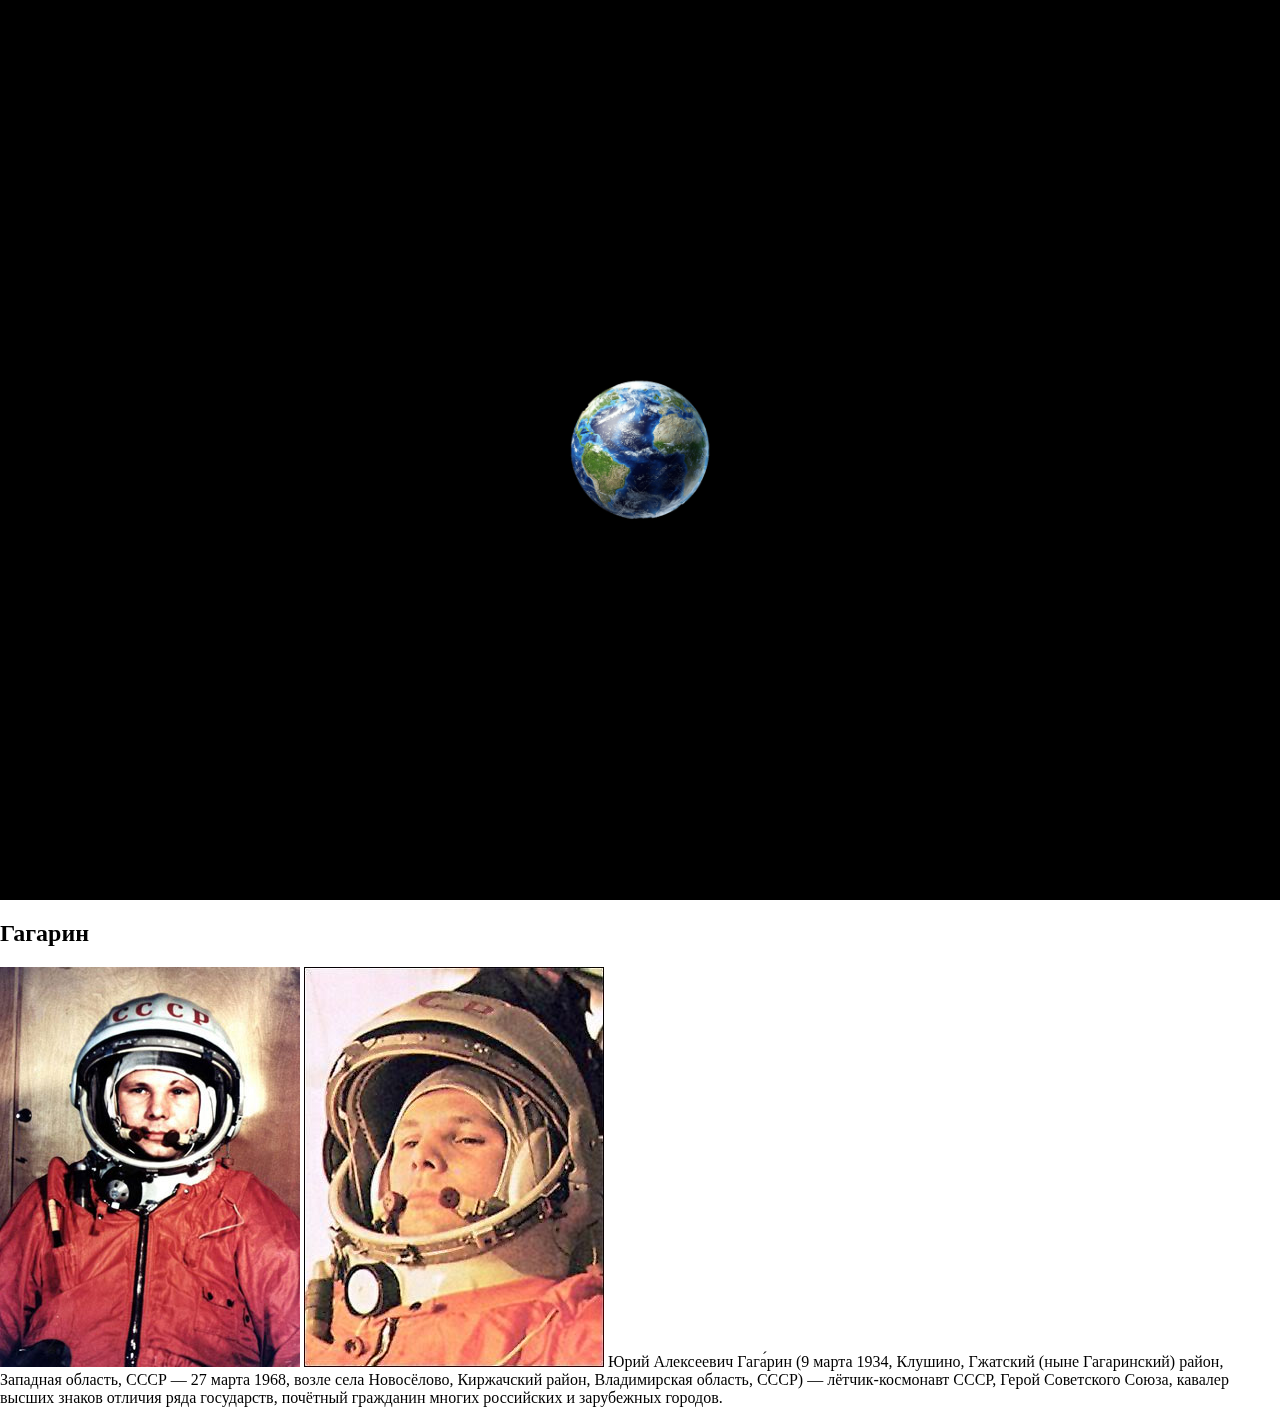
==== index.html @ 5e8e7873 "Add files via upload" ====
<!DOCTYPE html>
<html lang="en">
	<head>
		<meta charset="UTF-8">
		<title>Space</title>
		<link rel="shortcut icon" href="img/logotop.ico">
		<link rel="stylesheet" href="css/index.css">
		<link rel="stylesheet" href="css/preloader.css">		
	</head>
	<body>
		<div id="page-preloader" class="preloader">
			<div class="container">
				<!-- <div class="earth ball_e"></div>
				<div class="moon ball_m"></div> -->
				<img src="img/earth.png" alt="" class="earth">
				<img src="img/moon.png" alt="" class="moon">
			</div>
		</div>
		
		<div div class="parallax-window" data-parallax="scroll" data-image-src="img/bg.jpg">
		  <h1>Заголовок</h1>
		  <small>Подзаголовок или текст</small>
		</div>

		<div class="first">
			<h2>Гагарин</h2>
			<div>
				<img src="img/gagarin1.jpg" alt="">
				<img src="img/gagarin2.jpg" alt="">
				<span>Юрий Алексеевич Гага́рин (9 марта 1934, Клушино, Гжатский (ныне Гагаринский) район, Западная область, СССР — 27 марта 1968, возле села Новосёлово, Киржачский район, Владимирская область, СССР) — лётчик-космонавт СССР, Герой Советского Союза, кавалер высших знаков отличия ряда государств, почётный гражданин многих российских и зарубежных городов.</span>
			</div>
		</div>

		<script>document.write('<script src="http://' + (location.host || 'localhost').split(':')[0] + ':35729/livereload.js?snipver=1"></' + 'script>')</script>		
		<script src="https://ajax.googleapis.com/ajax/libs/jquery/2.2.4/jquery.min.js"></script>
		<script src="js/preloader.js"></script>
		<script src="https://ajax.googleapis.com/ajax/libs/jquery/1.11.0/jquery.min.js"></script>
		<script src="js/parallax.min.js"></script>
	</body>
</html>
---- css/index.css ----
@import url('https://fonts.googleapis.com/css?family=Amatic+SC');
html {
  height: 100%;
}
body {
  margin: 0;
  padding: 0;
 }
.parallax-window {
  box-sizing: border-box;
  min-height: 100vh;
  text-align: center;
  padding-top: 25%;
  width: 100%;
  font-family: 'Amatic SC', cursive;
  color: #fff;
}
.parallax-window h1 {
  margin-top: -100px;
  font-size: 42px;
}
.parallax-window small {
  font-size: 32px;
}
---- css/preloader.css ----
* {
	box-sizing: border-box;
}
.preloader {
	position: fixed;
	left: 0;
	top: 0;
	width: 100%;
	height: 100%;
	background-color: black;
	z-index: 2;
}
.container {
	position: relative;
	left: 50%;
	top: 50%;
	transform: translate(-50%, -50%);
	width: 150px;
	height: auto;
	perspective: 1000px;
}
.earth {
  display: block;
  position: relative;
  width: 150px;
  height: 150px;
  /*padding-top: 150px;*/
  border-radius: 100%;
  /*background: gray;*/
  z-index: 3;
}
.moon {
  display: block;
  position: absolute;
  width: 70px;
  height: 70px;
  /*padding-top: 64px;*/
  border-radius: 100%;
  top: 45px;
  left: 35px;
  /*background: #fff;*/
  z-index: 2;
  -webkit-animation: linear 3s orbita infinite;
}
/*.ball_e {
  background: radial-gradient(circle at 80% 20%, #fff 2%, #fff);
  box-shadow: 70px -90px 90px rgba(0,0,0,.5) inset;
}
.ball_m {
  background: radial-gradient(circle at 80% 20%, #fff 2%, #fff);
  box-shadow: 30px -30px 30px rgba(0,0,0,.6) inset;
}*/
.done{
	opacity: 0;
	visibility: hidden;
}
@-webkit-keyframes orbita {
	0%{width: 40px; height: 40px;}
	24%{z-index: 2;}
	25%{left: 170px; top: 0px; z-index: 4;}
	50%{width: 70px; height: 70px;}
	74%{z-index: 4;}
	75%{top: 140px; left: -40px; z-index: 2;}
	100%{width: 40px; height: 40px;}
}
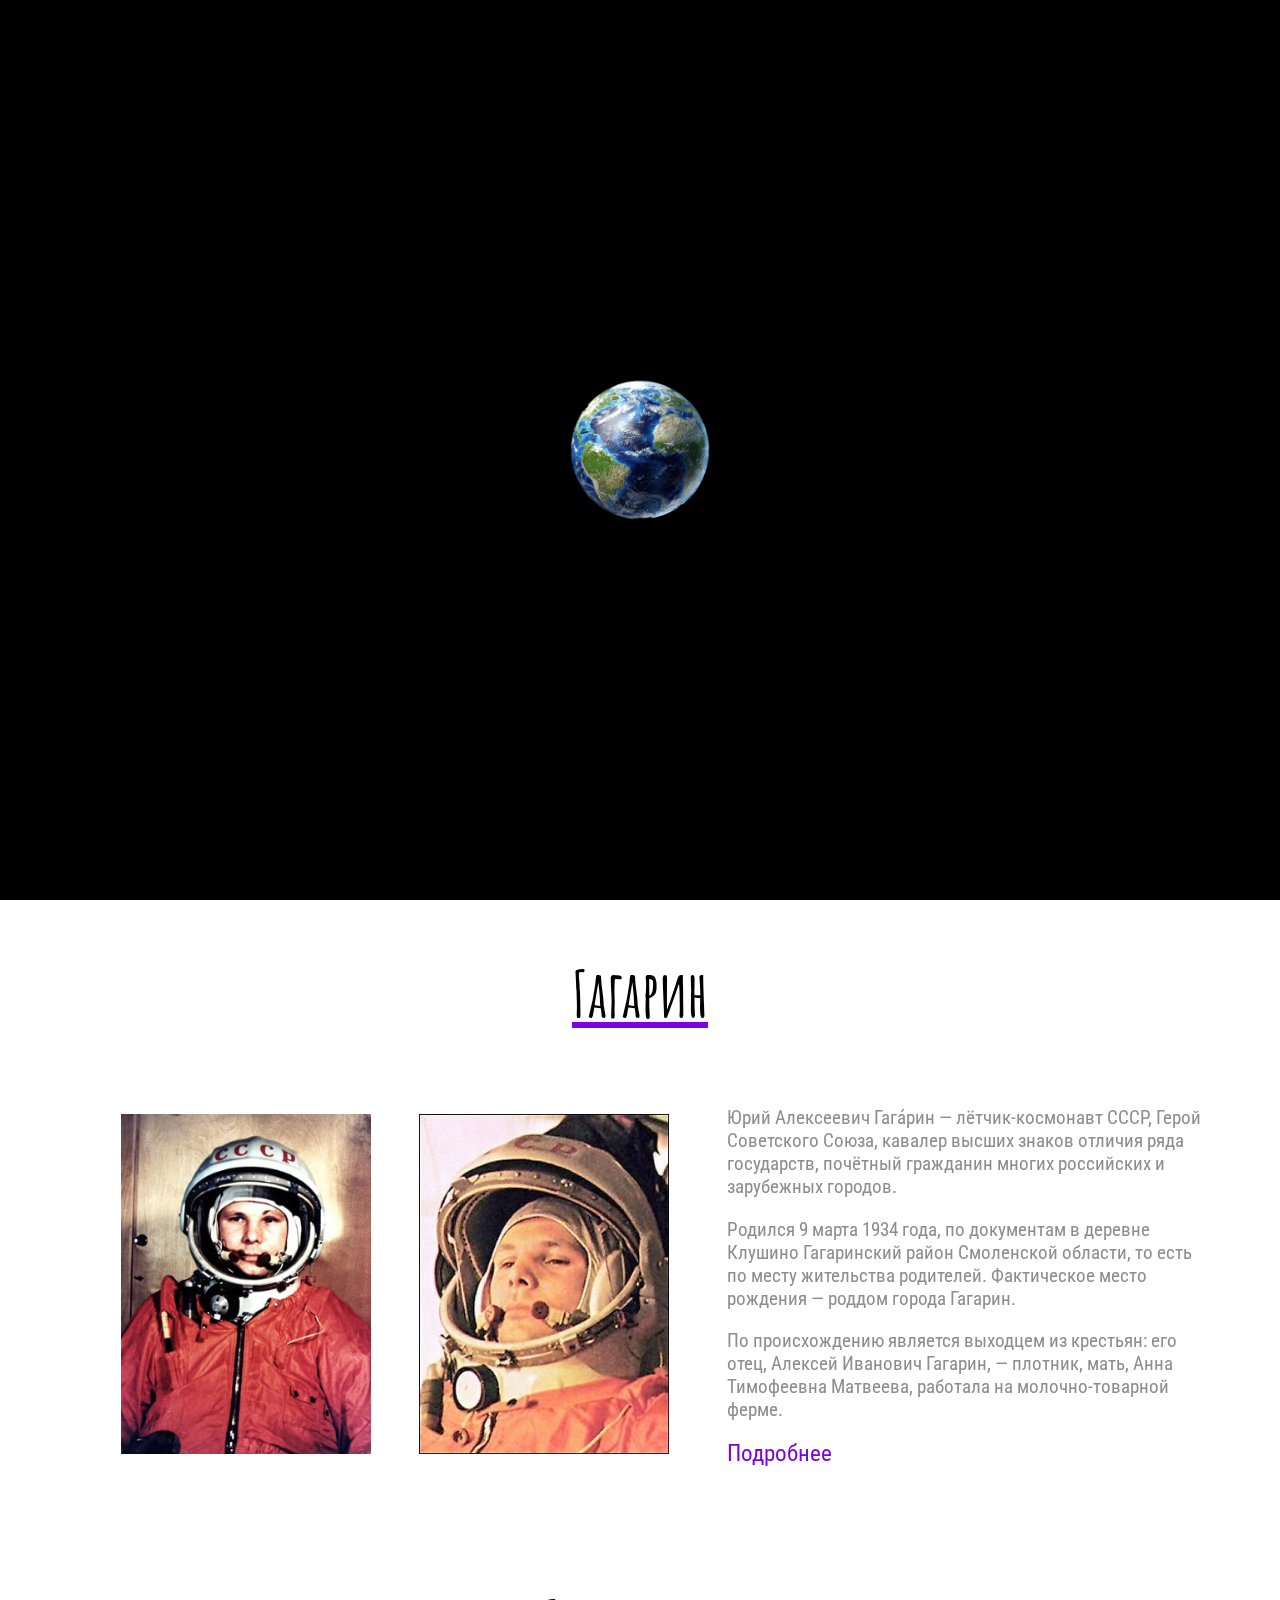
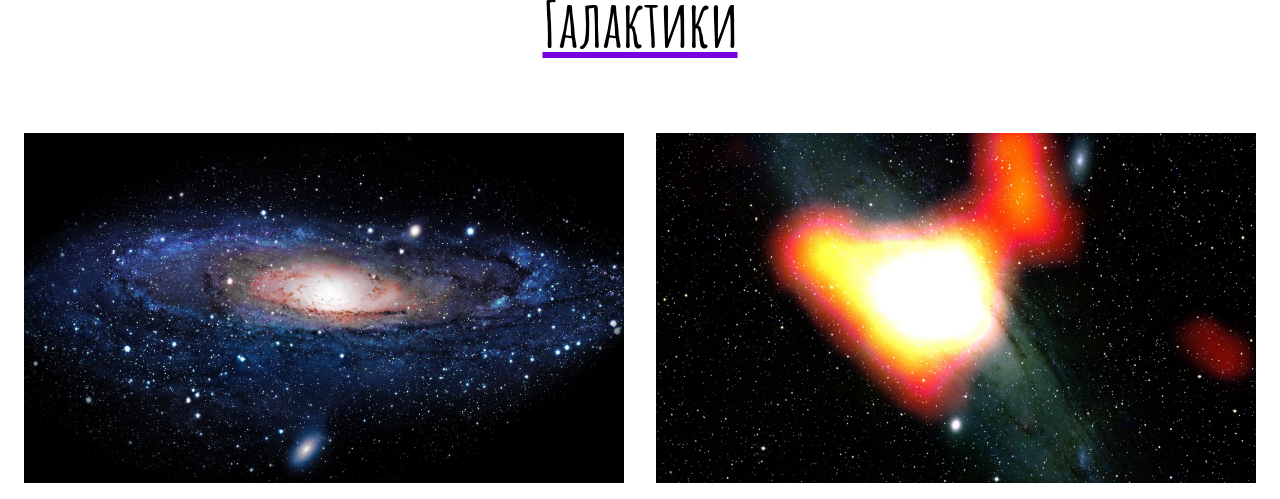
==== commit bb8443a3: "'First_commit'" ====
--- a/index.html
+++ b/index.html
@@ -5,13 +5,12 @@
 		<title>Space</title>
 		<link rel="shortcut icon" href="img/logotop.ico">
 		<link rel="stylesheet" href="css/index.css">
+		<!-- <link rel="stylesheet" href="css/index_media.css"> -->
 		<link rel="stylesheet" href="css/preloader.css">		
 	</head>
 	<body>
 		<div id="page-preloader" class="preloader">
 			<div class="container">
-				<!-- <div class="earth ball_e"></div>
-				<div class="moon ball_m"></div> -->
 				<img src="img/earth.png" alt="" class="earth">
 				<img src="img/moon.png" alt="" class="moon">
 			</div>
@@ -24,15 +23,37 @@
 
 		<div class="first">
 			<h2>Гагарин</h2>
-			<div>
+			<div class="gagarin">
 				<img src="img/gagarin1.jpg" alt="">
 				<img src="img/gagarin2.jpg" alt="">
-				<span>Юрий Алексеевич Гага́рин (9 марта 1934, Клушино, Гжатский (ныне Гагаринский) район, Западная область, СССР — 27 марта 1968, возле села Новосёлово, Киржачский район, Владимирская область, СССР) — лётчик-космонавт СССР, Герой Советского Союза, кавалер высших знаков отличия ряда государств, почётный гражданин многих российских и зарубежных городов.</span>
+				<span>
+					<p>Юрий Алексеевич Гага́рин — лётчик-космонавт СССР, Герой Советского Союза, кавалер высших знаков отличия ряда государств, почётный гражданин многих российских и зарубежных городов.</p>
+					<p>Родился 9 марта 1934 года, по документам в деревне Клушино Гагаринский район Смоленской области, то есть по месту жительства родителей. Фактическое место рождения — роддом города Гагарин.</p>
+					<p> По происхождению является выходцем из крестьян: его отец, Алексей Иванович Гагарин, — плотник, мать, Анна Тимофеевна Матвеева, работала на молочно-товарной ферме.
+					</p>
+					<div class="first-a">
+						<a href="" >Подробнее</a>
+						<div class="a-line"></div>
+					</div>
+				</span>
+			</div>
+		</div>
+		
+		<div class="second">
+			<h2>Галактики</h2>
+			<div class="div-galaxy">
+				<img src="img/milky_way.jpg" alt="" class="milky_way galaxy">
+				<div class="img_block">
+					<a>Млечный путь</a>
+				</div>
+				<img src="img/andromeda.jpg" alt="" class="andromeda galaxy">
+				<div class="img_block">
+					<a>Туманность андромеда</a>
+				</div>
 			</div>
 		</div>
 
-		<script>document.write('<script src="http://' + (location.host || 'localhost').split(':')[0] + ':35729/livereload.js?snipver=1"></' + 'script>')</script>		
-		<script src="https://ajax.googleapis.com/ajax/libs/jquery/2.2.4/jquery.min.js"></script>
+		<script>document.write('<script src="http://' + (location.host || 'localhost').split(':')[0] + ':35729/livereload.js?snipver=1"></' + 'script>')</script>
 		<script src="js/preloader.js"></script>
 		<script src="https://ajax.googleapis.com/ajax/libs/jquery/1.11.0/jquery.min.js"></script>
 		<script src="js/parallax.min.js"></script>
--- a/css/index.css
+++ b/css/index.css
@@ -1,4 +1,5 @@
 @import url('https://fonts.googleapis.com/css?family=Amatic+SC');
+@import url('https://fonts.googleapis.com/css?family=Roboto+Condensed');
 html {
   height: 100%;
 }
@@ -6,6 +7,9 @@
   margin: 0;
   padding: 0;
  }
+
+/*----------Parallax block----------*/
+
 .parallax-window {
   box-sizing: border-box;
   min-height: 100vh;
@@ -17,8 +21,108 @@
 }
 .parallax-window h1 {
   margin-top: -100px;
-  font-size: 42px;
+  font-size: 52px;
+  text-shadow: -1px 0 black, 0 1px black, 1px 0 black, 0 -1px black;
 }
 .parallax-window small {
-  font-size: 32px;
+  font-size: 40px;
+  text-shadow: -1px 0 black, 0 1px black, 1px 0 black, 0 -1px black;
+}
+
+/*----------First block----------*/
+
+.first {
+	margin: 2em auto;
+	max-width: 1480px;
+    min-height: 100%;
+}
+.first h2 {
+	font-family: 'Amatic SC', cursive;
+	font-size: 4em;
+	text-align: center;
+	text-decoration: underline #7B03E0;
+}
+.g-line {
+	background-color: #7B03E0;
+	height: 5px;
+	width: 10em;
+}
+.gagarin {
+	display: flex;
+	justify-content: center;
+	align-items: center;
+	flex-direction: row;
+}
+.gagarin img {
+	width: 250px;
+	height: 340px;
+}
+.gagarin img, .gagarin span {
+	margin: 0em 0em 3em 3em;
+}
+.gagarin span {
+	font-family: 'Roboto Condensed', sans-serif;
+	font-size: 1.2em;
+	font-weight: 400;
+	color: #8d8d8d;
+	width: 25em;
+}
+.first-a a {
+	font-family: 'Roboto Condensed', sans-serif;
+	font-size: 1.2em;
+	font-weight: 400;
+	width: 25em;
+	color: #7B03E0;
+	text-decoration: none;
+}
+.a-line {
+	background-color: #7B03E0;
+	width: 0em;
+	height: 5px;
+	transition: 0.3s linear;
+}
+.first-a:hover .a-line {
+	width: 5.4em;
+}
+
+/*----------Second block----------*/
+
+.second {
+	margin: 2em auto;
+	max-width: 1480px;
+    min-height: 100%;
+}
+.second h2 {
+	font-family: 'Amatic SC', cursive;
+	font-size: 4em;
+	text-align: center;
+	text-decoration: underline #7B03E0;
+}
+.div-galaxy {
+	display: flex;
+	justify-content: center;
+	align-items: center;
+	flex-direction: row;
+	flex-wrap: wrap;
+}
+.galaxy {
+	position: relative;
+	width: 600px;
+	height: 350px;
+	margin: 1em 1em 1em 1em;
+}
+.img_block{
+    position:absolute;
+    left:0;
+    bottom:0;
+    right:0;
+    top:0;
+    background:rgba(255,255,255, 0.7);
+    display:none;
+    color: #fff;
+  	font-size: 52px;
+  	text-shadow: -1px 0 black, 0 1px black, 1px 0 black, 0 -1px black;
+}
+.galaxy:hover .img_block{
+    z-index: 1;
 }--- a/css/index_media.css
+++ b/css/index_media.css
@@ -0,0 +1,22 @@
+@-ms-viewport{
+  width: device-width;
+}
+
+
+@media (min-width: 576px) { 
+	.first h2 {
+		font-size: 4em;
+	}
+}
+
+@media (min-width: 768px) {  
+
+}
+
+@media (min-width: 992px) {  
+
+}
+
+@media (min-width: 1200px) {  
+
+}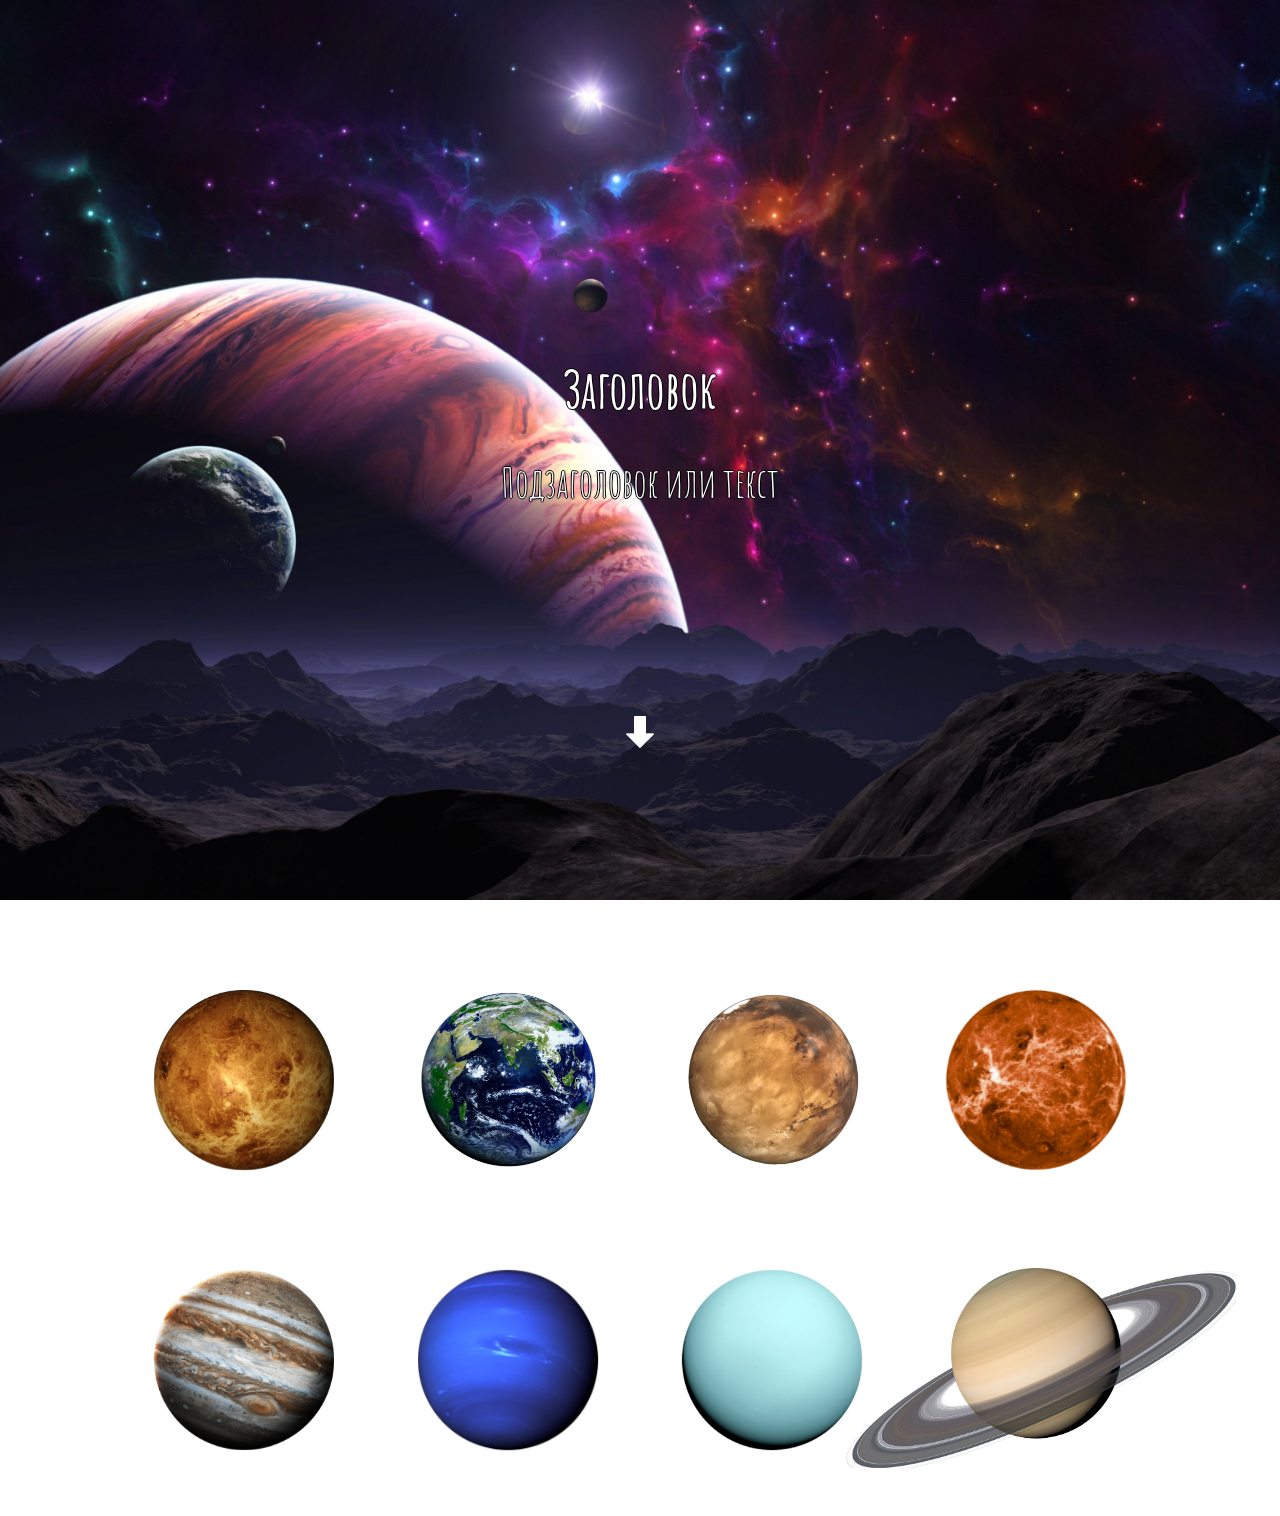
==== commit 3b7b2060: "'Second_commit'" ====
--- a/index.html
+++ b/index.html
@@ -5,23 +5,107 @@
 		<title>Space</title>
 		<link rel="shortcut icon" href="img/logotop.ico">
 		<link rel="stylesheet" href="css/index.css">
-		<!-- <link rel="stylesheet" href="css/index_media.css"> -->
+		<link rel="stylesheet" href="css/index_media.css">
 		<link rel="stylesheet" href="css/preloader.css">		
 	</head>
 	<body>
-		<div id="page-preloader" class="preloader">
+		<!-- <div id="page-preloader" class="preloader">
 			<div class="container">
-				<img src="img/earth.png" alt="" class="earth">
+				<img src="img/pre_earth.png" alt="" class="earth">
 				<img src="img/moon.png" alt="" class="moon">
 			</div>
+		</div> -->
+		
+		<div class="parallax-window" data-parallax="scroll" data-image-src="img/bg.jpg">
+		  <h1>Заголовок</h1>
+		  <small>Подзаголовок или текст</small>
+		  <a href="#first" id="anchoranchor"><img src="img/arrow.png" alt=""></a>
 		</div>
 		
-		<div div class="parallax-window" data-parallax="scroll" data-image-src="img/bg.jpg">
-		  <h1>Заголовок</h1>
-		  <small>Подзаголовок или текст</small>
+		<div class="planets" id="planets">
+			<div>
+				<div class="card">
+					<div class="front">
+						<img src="img/mercury.png" class="plan mercury" alt="">
+					</div>
+					<div class="back">
+						<span>Мерку́рий — ближайшая к Солнцу планета Солнечной системы, наименьшая из планет земной группы. Названа в честь древнеримского бога торговли — быстрого Меркурия, поскольку она движется по небесной сфере быстрее других планет.</span>
+						<a href="" >Подробнее</a>
+					</div>
+				</div>
+				<div class="card">
+					<div class="front">
+						<img src="img/jupiter.png" class="plan jupiter" alt="">
+					</div>
+					<div class="back">
+						<span>Юпи́тер — крупнейшая планета Солнечной системы, пятая по удалённости от Солнца. Наряду с Сатурном, Ураном и Нептуном, Юпитер классифицируется как газовый гигант.</span>
+						<a href="" >Подробнее</a>
+					</div>
+				</div>
+			</div>							
+			<div>
+				<div class="card">
+					<div class="front">
+						<img src="img/earth.png" class="plan jupiter" alt="">
+					</div>
+					<div class="back">
+						<span>Земля́ — третья по удалённости от Солнца планета Солнечной системы. Самая плотная, пятая по диаметру и массе среди всех планет и крупнейшая среди планет земной группы, в которую входят также Меркурий, Венера и Марс.</span>
+						<a href="" >Подробнее</a>
+					</div>
+				</div>
+				<div class="card">
+					<div class="front">
+						<img src="img/neptune.png" class="plan jupiter" alt="">
+					</div>
+					<div class="back">
+						<span>Непту́н — восьмая и самая дальняя от Земли планета Солнечной системы. Нептун также является четвёртой по диаметру и третьей по массе планетой. Масса Нептуна в 17,2 раза, а диаметр экватора в 3,9 раза больше земных. Планета была названа в честь римского бога морей.</span>
+						<a href="" >Подробнее</a>
+					</div>
+				</div>
+			</div>		
+			<div>
+				<div class="card">
+					<div class="front">
+						<img src="img/mars.png" class="plan jupiter" alt="">
+					</div>
+					<div class="back">
+						<span>Марс — четвёртая по удалённости от Солнца и седьмая по размерам планета Солнечной системы; масса планеты составляет 10,7 % массы Земли. Названа в честь Марса — древнеримского бога войны, соответствующего древнегреческому Аресу.</span>
+						<a href="" >Подробнее</a>
+					</div>
+				</div>
+				<div class="card">
+					<div class="front">
+						<img src="img/uranus.png" class="plan jupiter" alt="">
+					</div>
+					<div class="back">
+						<span>Ура́н — планета Солнечной системы, седьмая по удалённости от Солнца, третья по диаметру и четвёртая по массе. Была открыта в 1781 году английским астрономом Уильямом Гершелем и названа в честь греческого бога неба Урана.</span>
+						<a href="" >Подробнее</a>
+					</div>
+				</div>	
+			</div>
+			<div>
+				<div class="card">
+					<div class="front">
+						<img src="img/venus.png" class="plan jupiter" alt="">
+					</div>
+					<div class="back">
+						<span>Вене́ра — вторая по удалённости от Солнца планета Солнечной системы, наряду с Меркурием, Землёй и Марсом принадлежащая к семейству планет земной группы. Названа в честь древнеримской богини любви Венеры.</span>
+						<a href="" >Подробнее</a>
+					</div>
+				</div>
+				<div class="card">
+					<div class="front">
+						<img src="img/saturn.png" class="saturn" alt="">
+					</div>
+					<div class="back">
+						<span>Сату́рн — шестая планета от Солнца и вторая по размерам планета в Солнечной системе после Юпитера. Сатурн, а также Юпитер, Уран и Нептун, классифицируются как газовые гиганты. Сатурн назван в честь римского бога земледелия.</span>
+						<a href="" >Подробнее</a>
+					</div>
+				</div>
+			</div>
 		</div>
 
-		<div class="first">
+		<!-- <div id="first" class="first">
 			<h2>Гагарин</h2>
 			<div class="gagarin">
 				<img src="img/gagarin1.jpg" alt="">
@@ -51,11 +135,12 @@
 					<a>Туманность андромеда</a>
 				</div>
 			</div>
-		</div>
+		</div> -->
 
 		<script>document.write('<script src="http://' + (location.host || 'localhost').split(':')[0] + ':35729/livereload.js?snipver=1"></' + 'script>')</script>
 		<script src="js/preloader.js"></script>
 		<script src="https://ajax.googleapis.com/ajax/libs/jquery/1.11.0/jquery.min.js"></script>
 		<script src="js/parallax.min.js"></script>
+		<script src="js/index.js"></script>
 	</body>
 </html>--- a/css/index.css
+++ b/css/index.css
@@ -13,14 +13,18 @@
 .parallax-window {
   box-sizing: border-box;
   min-height: 100vh;
-  text-align: center;
-  padding-top: 25%;
+  /*text-align: center;
+  padding-top: 25%;*/
   width: 100%;
   font-family: 'Amatic SC', cursive;
   color: #fff;
+  display: flex;
+  justify-content: center;
+  align-items: center;
+  flex-direction: column;
 }
 .parallax-window h1 {
-  margin-top: -100px;
+  margin-top: 4em;
   font-size: 52px;
   text-shadow: -1px 0 black, 0 1px black, 1px 0 black, 0 -1px black;
 }
@@ -28,10 +32,14 @@
   font-size: 40px;
   text-shadow: -1px 0 black, 0 1px black, 1px 0 black, 0 -1px black;
 }
+.parallax-window img {
+	margin-top: 13em;
+	filter: invert(100%);
+}
 
 /*----------First block----------*/
 
-.first {
+/*.first {
 	margin: 2em auto;
 	max-width: 1480px;
     min-height: 100%;
@@ -83,11 +91,11 @@
 }
 .first-a:hover .a-line {
 	width: 5.4em;
-}
+}/*
 
 /*----------Second block----------*/
 
-.second {
+/*.second {
 	margin: 2em auto;
 	max-width: 1480px;
     min-height: 100%;
@@ -125,4 +133,71 @@
 }
 .galaxy:hover .img_block{
     z-index: 1;
-}+}*/
+.planets {
+	max-width: 1480px;
+    min-height: 100%;
+    margin-top: 3.5em; 
+    margin-bottom: 3em;
+    display: flex;
+    justify-content: center;
+    align-items: center;
+    flex-direction: row;
+    flex-wrap: wrap;
+}
+.planets div {
+	display: flex;
+	flex-direction: column;
+}
+.plan {
+	width: 180px;
+	margin: 2em;
+	margin-bottom: 3em;
+}
+.saturn {
+	width: 400px;
+	height: 200px;
+	margin: 2em;
+}
+.venus {
+	position: relative;
+	left: 2em;
+}
+.card {
+	margin: 2em;
+	margin-bottom: 3em;
+	width: 200px;
+	height: 200px;
+	position: relative;
+	display: flex;
+	justify-content: center;
+	align-items: center;
+}
+.card div {
+	position: absolute;
+	width: 100%;
+	height: 100%;
+	top: 0;
+	left: 0;
+	display: flex;
+	justify-content: center;
+	align-items: center;
+	transition: 1s;
+	backface-visibility: hidden;
+}
+.back {
+	background-color: #888;
+	border-radius: 5px;
+	transform: rotateY(180deg);
+}
+.back a {
+	color: #7B03E0;
+	text-decoration: none;
+	font-weight: 400;
+}
+.card:hover .front {
+	transform: rotateY(180deg);
+}
+.card:hover .back {
+	transform: rotateY(360deg);
+}
--- a/css/index_media.css
+++ b/css/index_media.css
@@ -5,7 +5,27 @@
 
 @media (min-width: 576px) { 
 	.first h2 {
-		font-size: 4em;
+		font-size: 6em;
+	}
+	.gagarin {
+		flex-direction: column;
+	}
+	.gagarin img {
+	width: 550px;
+	height: 700px;
+	}
+	.gagarin span {
+		width: 50em;
+	}
+	.first-a:hover .a-line {
+	width: 10.2em;
+	}
+	.second h2 {
+		font-size: 6em;
+	}
+	.galaxy {
+		width: 900px;
+		height: 500px;
 	}
 }
 
--- a/css/preloader.css
+++ b/css/preloader.css
@@ -40,7 +40,7 @@
   left: 35px;
   /*background: #fff;*/
   z-index: 2;
-  -webkit-animation: linear 3s orbita infinite;
+  -webkit-animation: linear 2s orbita infinite;
 }
 /*.ball_e {
   background: radial-gradient(circle at 80% 20%, #fff 2%, #fff);
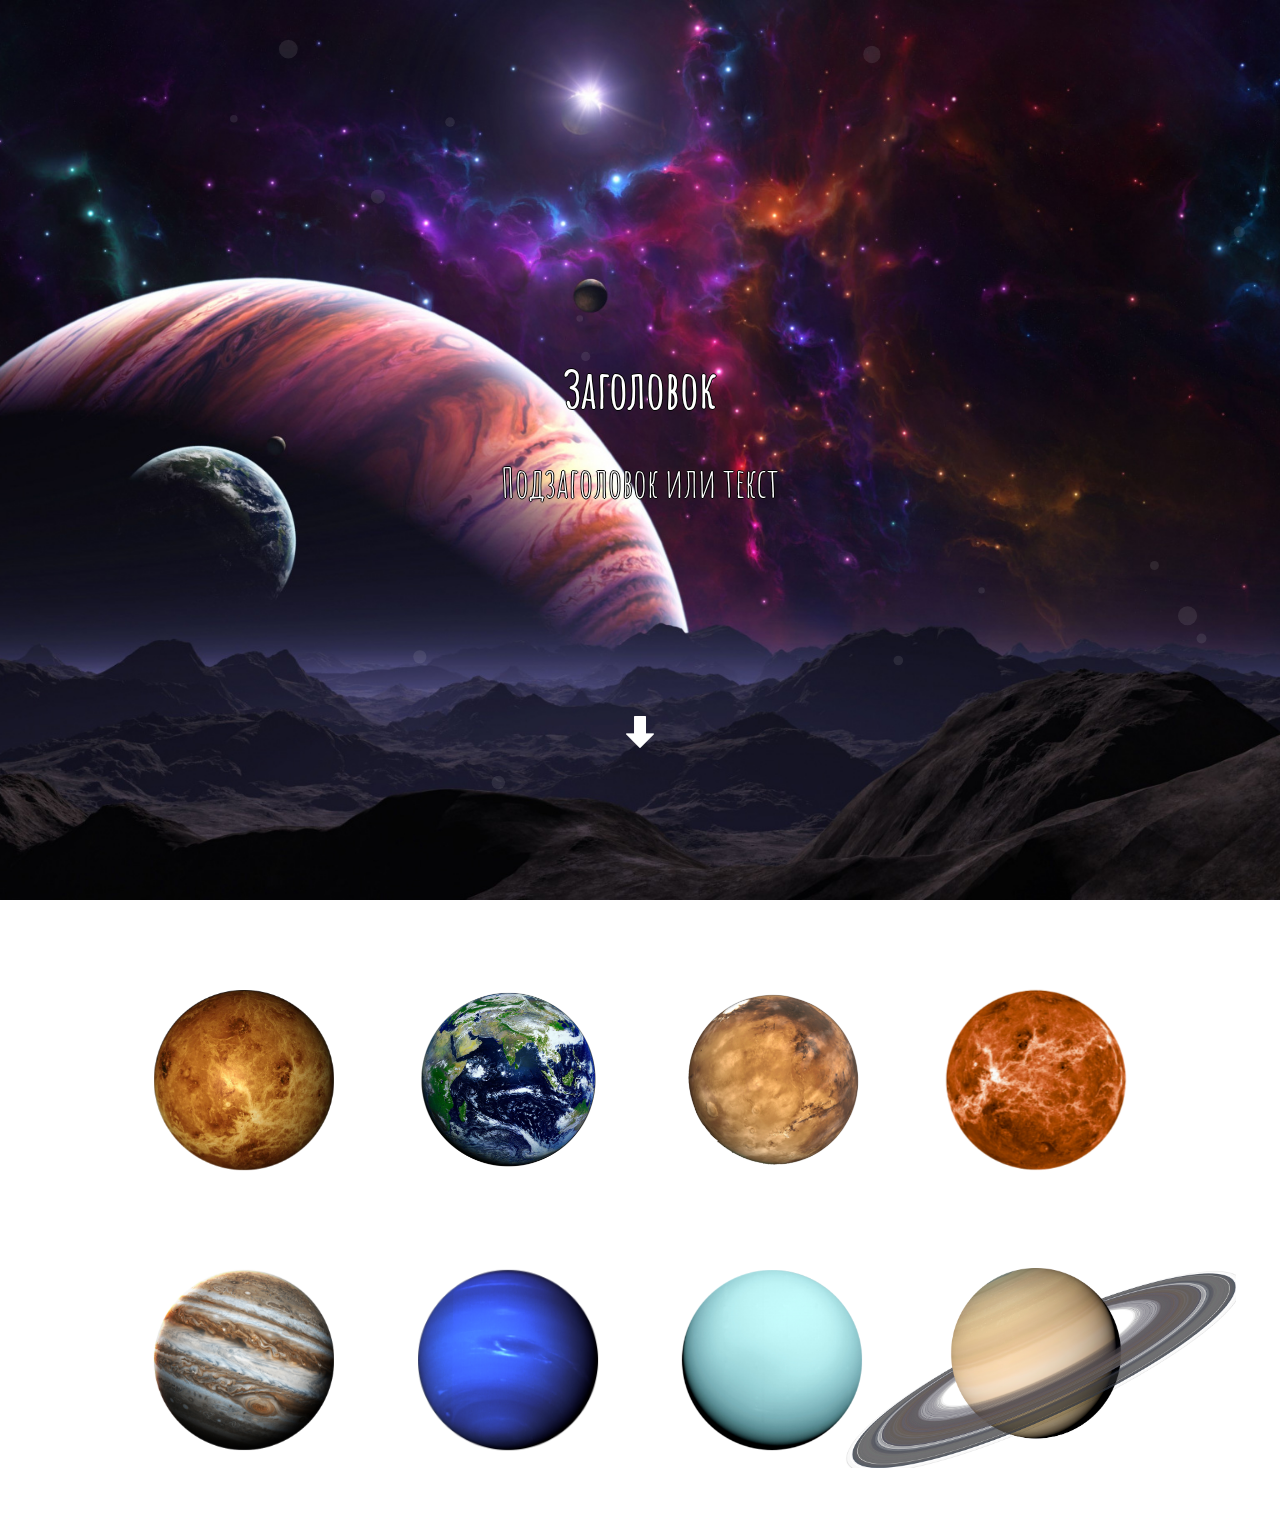
==== commit 5fe35c90: "'First_test'" ====
--- a/index.html
+++ b/index.html
@@ -15,13 +15,18 @@
 				<img src="img/moon.png" alt="" class="moon">
 			</div>
 		</div> -->
-		
 		<div class="parallax-window" data-parallax="scroll" data-image-src="img/bg.jpg">
-		  <h1>Заголовок</h1>
-		  <small>Подзаголовок или текст</small>
-		  <a href="#first" id="anchoranchor"><img src="img/arrow.png" alt=""></a>
+			 <canvas id="canvas"></canvas>
+				<div>
+					<h1>Заголовок</h1>
+		  			<small>Подзаголовок или текст</small>
+		  			<a href="#first" id="anchoranchor"><img src="img/arrow.png" alt=""></a>
+		  		</div>
+		  	
 		</div>
 		
+		
+
 		<div class="planets" id="planets">
 			<div>
 				<div class="card">
--- a/css/index.css
+++ b/css/index.css
@@ -21,7 +21,6 @@
   display: flex;
   justify-content: center;
   align-items: center;
-  flex-direction: column;
 }
 .parallax-window h1 {
   margin-top: 4em;
@@ -35,6 +34,19 @@
 .parallax-window img {
 	margin-top: 13em;
 	filter: invert(100%);
+}
+#canvas {
+	position: relative;
+	z-index: -1;
+	display: block;
+}
+.parallax-window div {
+	position: absolute;
+	z-index: 1;
+	display: flex;
+  	justify-content: center;
+  	align-items: center;
+  	flex-direction: column;
 }
 
 /*----------First block----------*/
